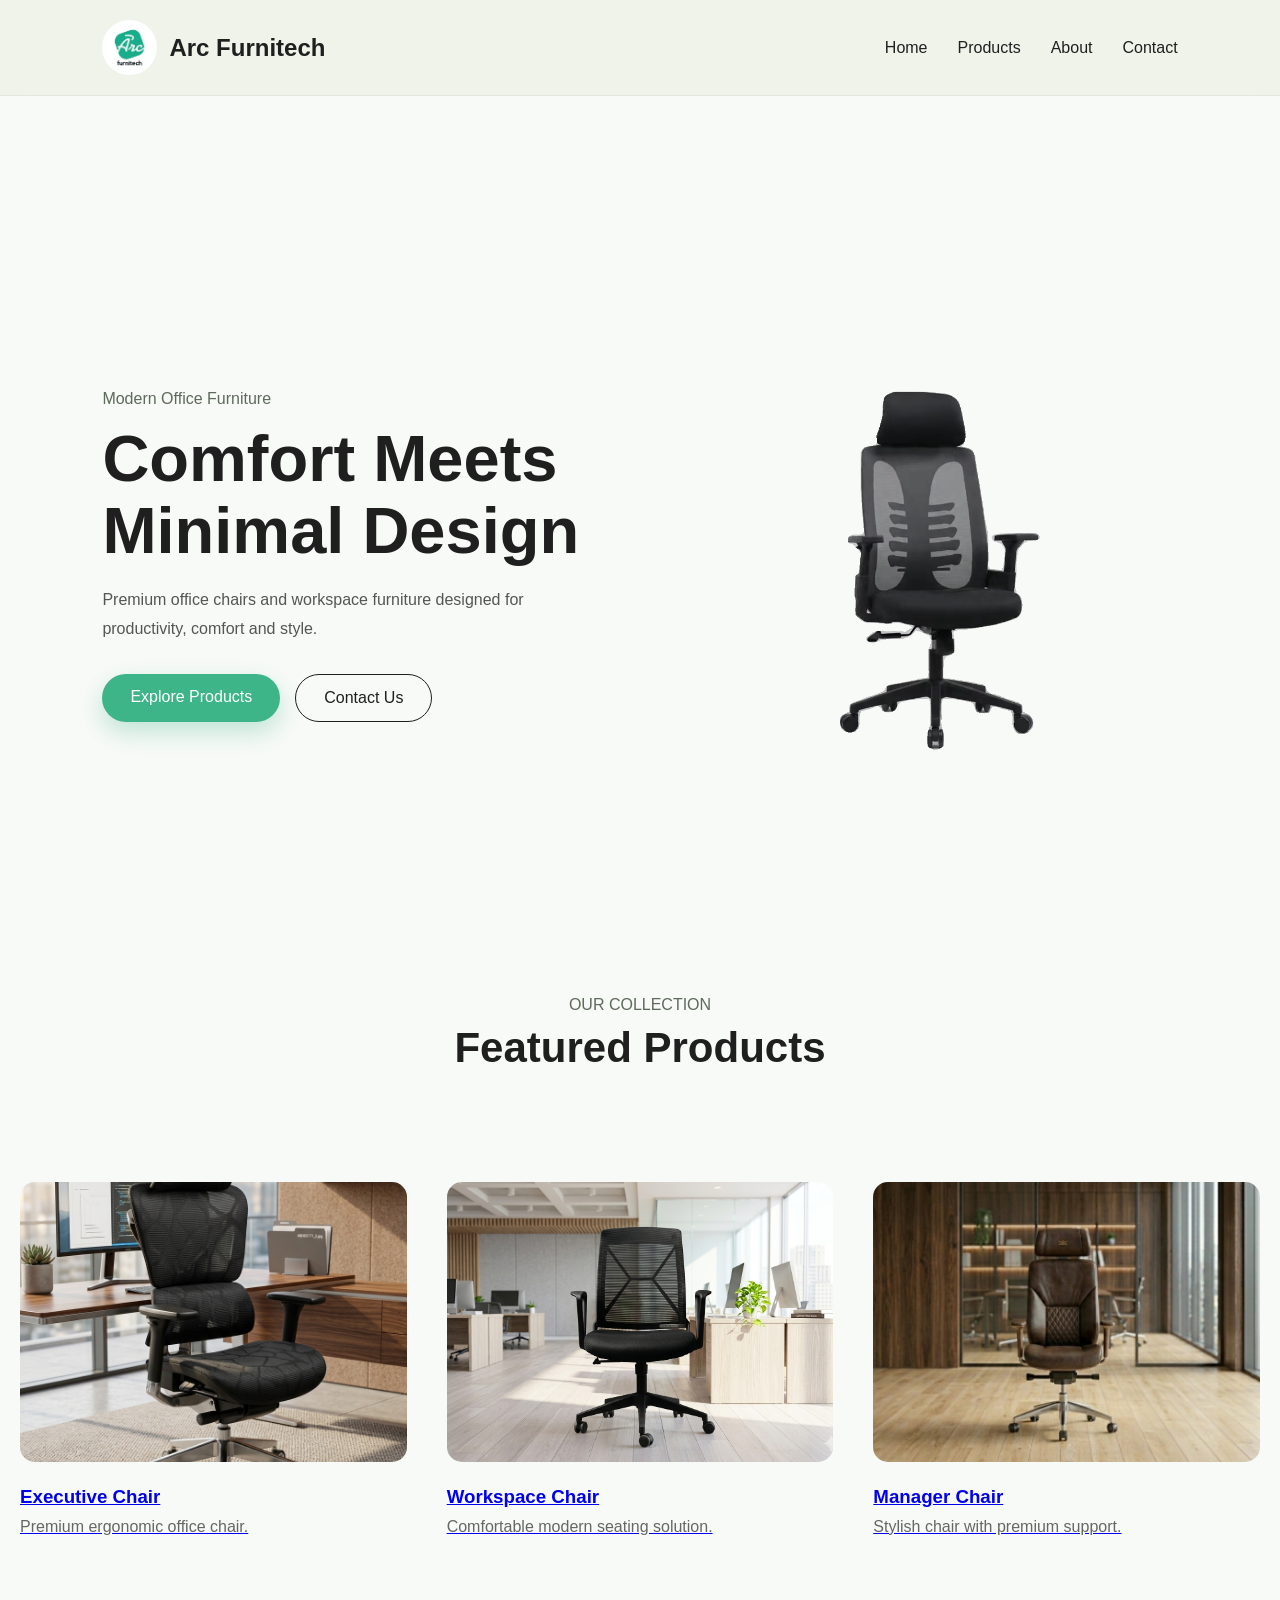
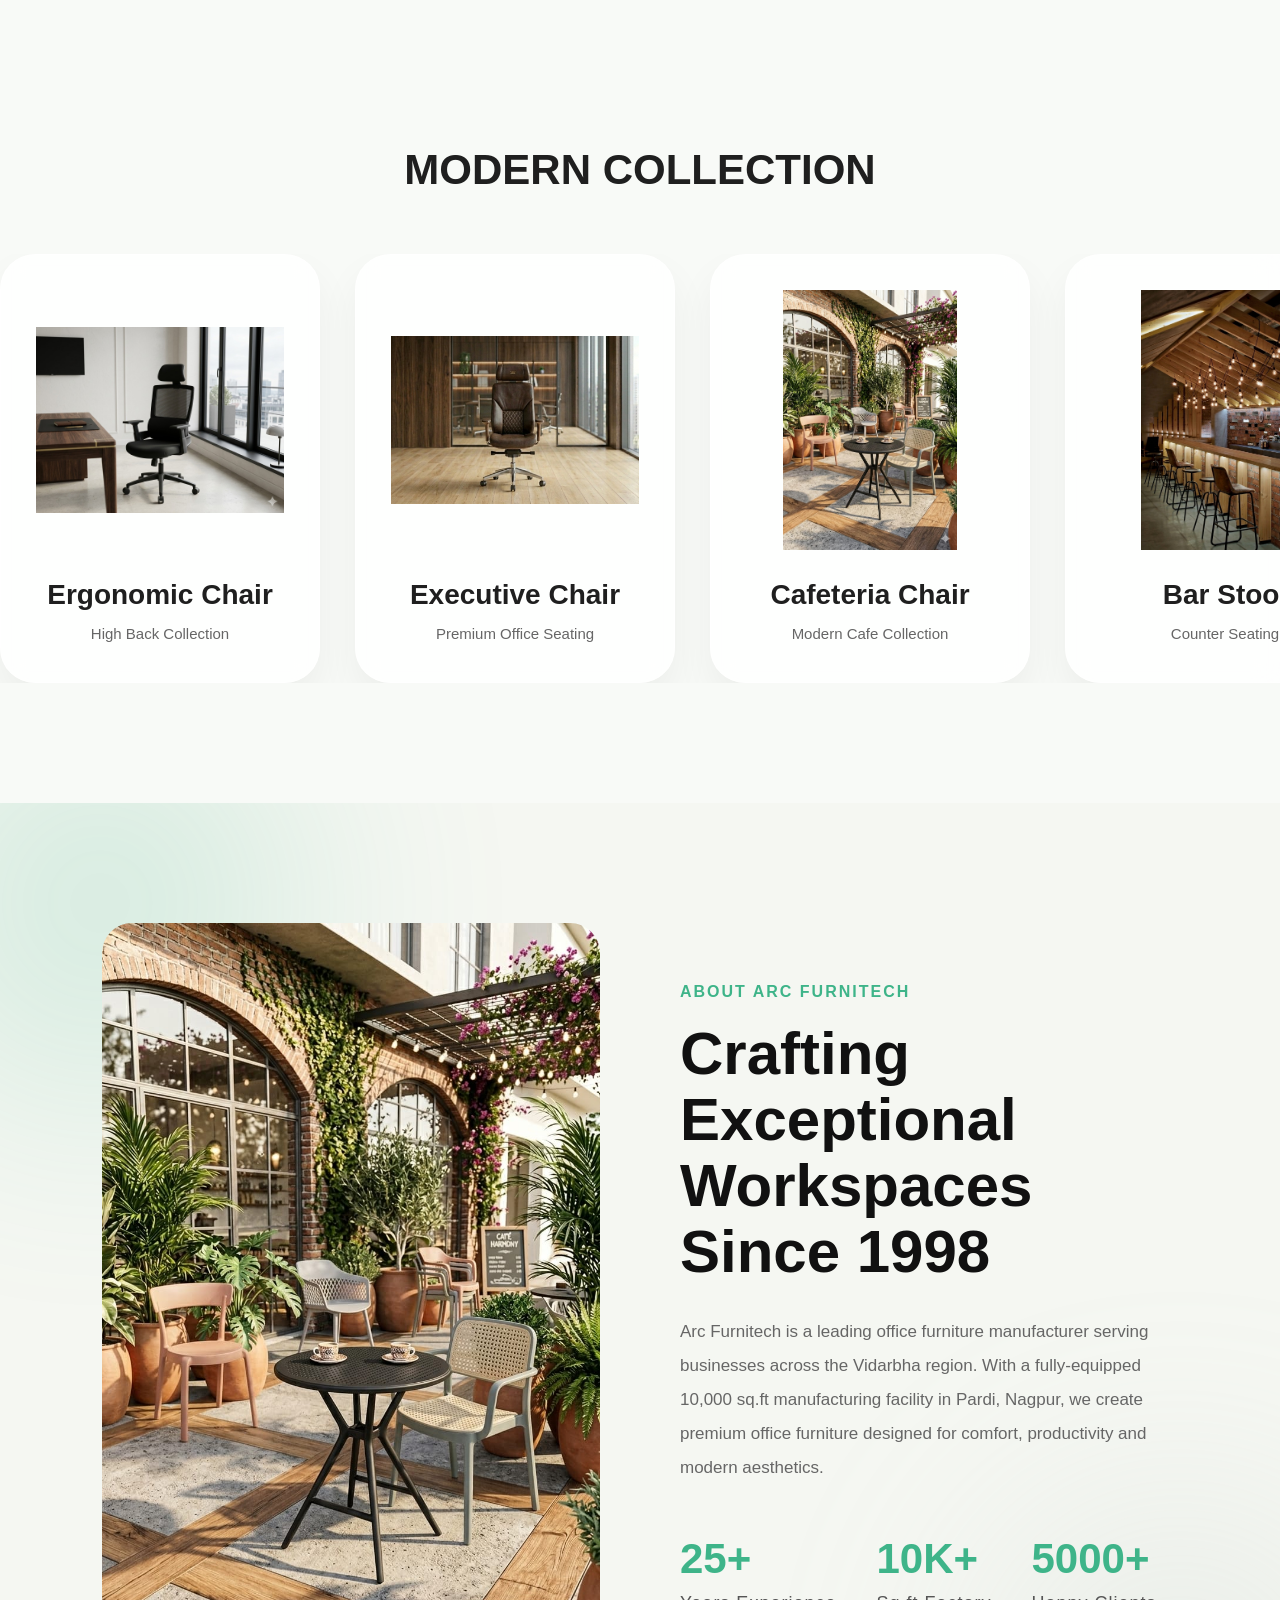
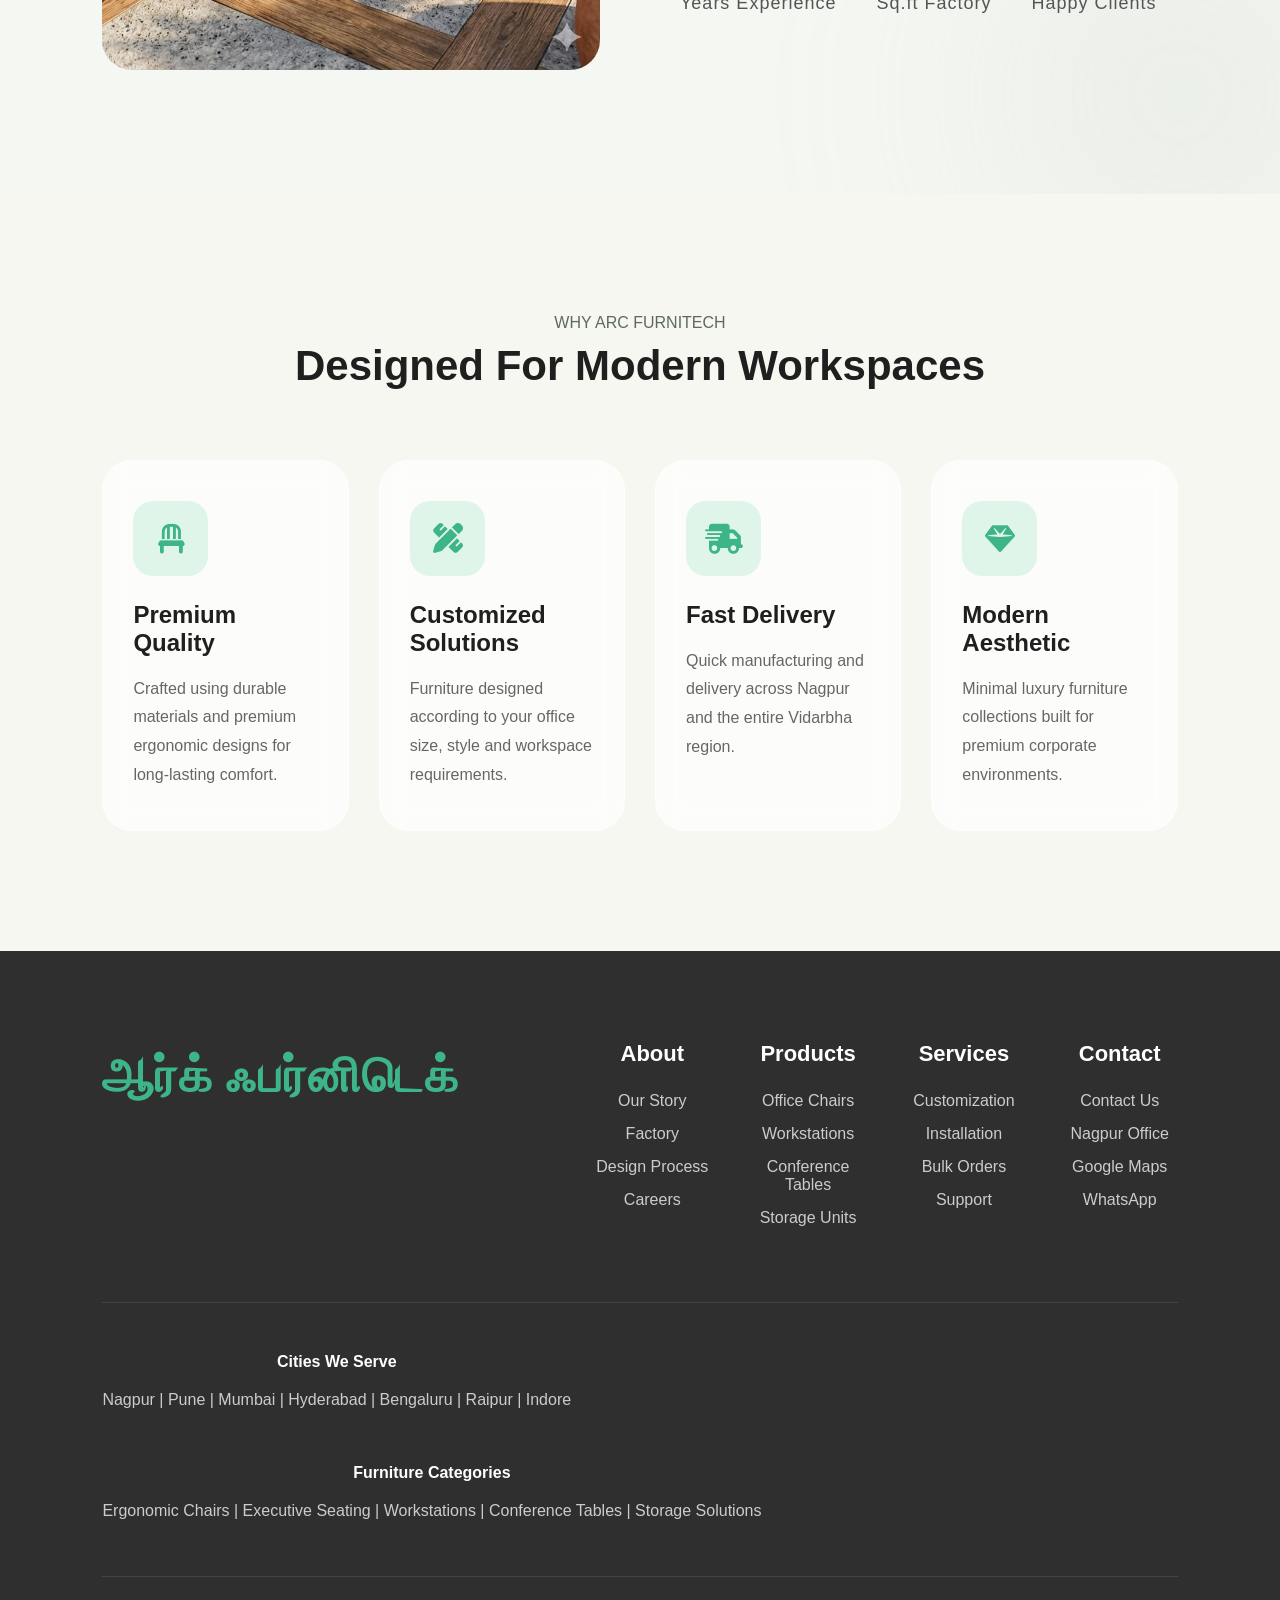
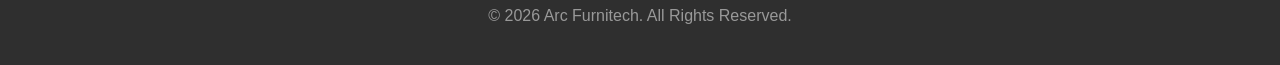
==== index.html @ 64f6b0cf "Initial commit" ====
<!DOCTYPE html>
<html lang="en">

<head>
    <meta charset="UTF-8" />
    <meta name="viewport" content="width=device-width, initial-scale=1.0" />

    <title>Arc Furnitech</title>

    <!-- CSS -->
    <link rel="stylesheet" href="css/style.css" />

    <!-- Google Font -->
    <link href="https://fonts.googleapis.com/css2?family=Poppins:wght@300;400;500;600;700&display=swap"
        rel="stylesheet">

    <link rel="stylesheet"
    href="https://cdnjs.cloudflare.com/ajax/libs/font-awesome/6.5.1/css/all.min.css">

    <link rel="stylesheet"
href="https://cdnjs.cloudflare.com/ajax/libs/font-awesome/6.5.1/css/all.min.css">
</head>

<body>

    <!-- NAVBAR -->

    <nav class="navbar">

    <div class="logo">

        <img src="images/arclogo.webp" alt="Logo">

        <h2>Arc Furnitech</h2>

    </div>

    <ul class="nav-links">

    <li><a href="index.html">Home</a></li>

    <li><a href="product.html">Products</a></li>

    <li><a href="about.html">About</a></li>

    <li><a href="contact.html">Contact</a></li>

</ul>

   

</nav>

    <!-- HERO SECTION -->

    <section class="hero" id="home">

        <div class="hero-left">

            <p class="small-text">Modern Office Furniture</p>

            <h1>
                Comfort Meets <br>
                Minimal Design
            </h1>

            <p class="hero-description">

                Premium office chairs and workspace furniture
                designed for productivity, comfort and style.

            </p>

            <div class="hero-buttons">

                <a href="product.html" class="btn-dark">Explore Products</a>

                <a href="contact.html" class="btn-light">Contact Us</a>

            </div>

        </div>
       
       <!-- HERO RIGHT -->

<div class="hero-right">

    <div class="viewer-container">

        <video autoplay muted loop playsinline class="hero-video">

            <source src="videos/f_f_a_e_b_mp_-Picsart-BackgroundRemover.webm" type="video/webm">

        </video>

    </div>

</div>

        

    </section>

    <!-- PRODUCTS -->

    <section class="products" id="products">

        <div class="section-title">

            <p>OUR COLLECTION</p>

            <h2>Featured Products</h2>

        </div>
         
        <div class="product-grid">
            <a href="ExecutiveChair.html" class="product-link">
            <div class="product-card">

                <img src="images/AdjustableHead2.png" alt="Chair">

                <h3>Executive Chair</h3>

                <p>Premium ergonomic office chair.</p>

            </div>
        </a>
              
        <a href="WorkspaceChair.html" class="product-link">
            <div class="product-card">
                <img src="images/workplaceChair.png" alt="Chair">

                <h3>Workspace Chair</h3>

                <p>Comfortable modern seating solution.</p>

            </div>
            </a>

            
            <div class="product-card">
                <a href="managerChair.html" class="product-link">
                <img src="images/Executivechair.jpeg" alt="Chair">

                <h3>Manager Chair</h3>

                <p>Stylish chair with premium support.</p>

            </div>
        </a>
        </div>
     </section>

     <section class="slider-section">

    <div class="section-title">


        <h2>MODERN COLLECTION</h2>

    </div>

    <div class="slider-wrapper">

        <div class="slider-track">

            <!-- CARD 1 -->

            <div class="slider-card">

                <img src="images/ErgonomicChair.jpeg" alt="">

                <h3>Ergonomic Chair</h3>

                <p>High Back Collection</p>

            </div>

            <!-- CARD 2 -->

            <div class="slider-card">

                <img src="images/Executivechair.jpeg" alt="">

                <h3>Executive Chair</h3>

                <p>Premium Office Seating</p>

            </div>

            <!-- CARD 3 -->

            <div class="slider-card">

                <img src="images/Cafechair.jpeg" alt="">

                <h3>Cafeteria Chair</h3>

                <p>Modern Cafe Collection</p>

            </div>

            <!-- CARD 4 -->

            <div class="slider-card">

                <img src="images/barStool.png" alt="">

                <h3>Bar Stool</h3>

                <p>Counter Seating</p>

            </div>

            <!-- CARD 5 -->

            <div class="slider-card">

                <img src="images/visitorChair.png" alt="">

                <h3>Visitor Chair</h3>

                <p>Reception Seating</p>

            </div>

            <div class="slider-card">

                <img src="images/storage.png" alt="">

                <h3>Storage Solutions</h3>

                <p>office or home storage</p>

            </div>

            <!-- DUPLICATE FOR SMOOTH LOOP -->

            <div class="slider-card">

                <img src="images/Ergonomic Chair.png" alt="">

                <h3>Ergonomic Chair</h3>

                <p>High Back Collection</p>

            </div>

            <div class="slider-card">

                <img src="images/Executive boss.png" alt="">

                <h3>Executive Chair</h3>

                <p>Premium Office Seating</p>

            </div>

            <div class="slider-card">

                <img src="images/Cafechair.jpeg" alt="">

                <h3>Cafeteria Chair</h3>

                <p>Modern Cafe Collection</p>

            </div>

            <div class="slider-card">

                <img src="images/Kids Zone.png" alt="">

                <h3>Kids Zone</h3>

                <p>comfort meets creativity</p>

            </div>

        </div>

    </div>

</section>

    <!-- PREMIUM ABOUT SECTION -->

<section class="premium-about" id="about">

    <!-- BACKGROUND BLUR -->

    <div class="about-blur blur1"></div>
    <div class="about-blur blur2"></div>

    <div class="about-container">

        <!-- LEFT IMAGE -->

        <div class="about-image fade-up">

            <img src="images/Cafechair.jpeg" alt="About Arc Furnitech">

        </div>

        <!-- RIGHT CONTENT -->

        <div class="about-content fade-up">

            <p class="about-small">
                ABOUT ARC FURNITECH
            </p>

            <h2>
                Crafting Exceptional
                Workspaces Since 1998
            </h2>

            <p class="about-text">

                Arc Furnitech is a leading office furniture
                manufacturer serving businesses across the
                Vidarbha region. With a fully-equipped
                10,000 sq.ft manufacturing facility in
                Pardi, Nagpur, we create premium office
                furniture designed for comfort,
                productivity and modern aesthetics.

            </p>

            <!-- STATS -->

            <div class="about-stats">

                <div class="stat-box">

                    <h3>25+</h3>
                    <p>Years Experience</p>

                </div>

                <div class="stat-box">

                    <h3>10K+</h3>
                    <p>Sq.ft Factory</p>

                </div>

                <div class="stat-box">

                    <h3>5000+</h3>
                    <p>Happy Clients</p>

                </div>

            </div>

        </div>

    </div>

</section>

    

    <!-- WHY CHOOSE US -->

<section class="why-section">

    <div class="section-title">

        <p>WHY ARC FURNITECH</p>

        <h2>Designed For Modern Workspaces</h2>

    </div>

    <div class="why-grid">

        <!-- CARD 1 -->

        <div class="why-card fade-up">

            <div class="why-icon">
                <i class="fa-solid fa-chair"></i>
            </div>

            <h3>Premium Quality</h3>

            <p>

                Crafted using durable materials and
                premium ergonomic designs for long-lasting comfort.

            </p>

        </div>

        <!-- CARD 2 -->

        <div class="why-card fade-up">

            <div class="why-icon">
                 <i class="fa-solid fa-pen-ruler"></i>
            </div>

            <h3>Customized Solutions</h3>

            <p>

                Furniture designed according to your
                office size, style and workspace requirements.

            </p>

        </div>

        <!-- CARD 3 -->

        <div class="why-card fade-up">

            <div class="why-icon">
               <i class="fa-solid fa-truck-fast"></i>
            </div>

            <h3>Fast Delivery</h3>

            <p>

                Quick manufacturing and delivery across
                Nagpur and the entire Vidarbha region.

            </p>

        </div>

        <!-- CARD 4 -->

        <div class="why-card fade-up">

            <div class="why-icon">
               <i class="fa-solid fa-gem"></i>
            </div>

            <h3>Modern Aesthetic</h3>

            <p>

                Minimal luxury furniture collections
                built for premium corporate environments.

            </p>

        </div>

    </div>

</section>

   <!-- PREMIUM FOOTER -->
<!-- PREMIUM FOOTER -->

<footer class="premium-footer">

    <div class="footer-top">

        <!-- BRAND -->
       <div class="footer-brand">

    <!-- LANGUAGE SLIDER -->

    <div class="brand-slider">

        <div class="brand-track" id="brandTrack">

            <span>Arc Furnitech</span>

            <span>आर्क फर्निटेक</span>

            <span>ஆர்க் ஃபர்னிடெக்</span>

            <span>ఆర్క్ ఫర్నిటెక్</span>

            <span>આર્ક ફર્નિટેક</span>

        </div>

    </div>

    <p class="footer-brand-text">

        Premium office furniture crafted for
        modern workspaces and productivity.

    </p>

    <!-- SOCIAL ICONS -->

    <div class="footer-socials">

        <a href="#">
            <i class="fab fa-instagram"></i>
        </a>

        <a href="#">
            <i class="fab fa-facebook-f"></i>
        </a>

        <a href="#">
            <i class="fab fa-linkedin-in"></i>
        </a>

        <a href="#">
            <i class="fab fa-youtube"></i>
        </a>

    </div>

</div>
        

        <!-- LINKS -->

        <div class="footer-links">

            <!-- COLUMN 1 -->

            <div class="footer-column">

                <h3>About</h3>

                <a href="about.html">Our Story</a>
                <a href="#">Factory</a>
                <a href="#">Design Process</a>
                <a href="#">Careers</a>

            </div>

            <!-- COLUMN 2 -->

            <div class="footer-column">

                <h3>Products</h3>

                <a href="product.html">Office Chairs</a>
                <a href="#">Workstations</a>
                <a href="#">Conference Tables</a>
                <a href="#">Storage Units</a>

            </div>

            <!-- COLUMN 3 -->

            <div class="footer-column">

                <h3>Services</h3>

                <a href="#">Customization</a>
                <a href="#">Installation</a>
                <a href="#">Bulk Orders</a>
                <a href="#">Support</a>

            </div>

            <!-- COLUMN 4 -->

            <div class="footer-column">

                <h3>Contact</h3>

                <a href="contact.html">Contact Us</a>
                <a href="#">Nagpur Office</a>
                <a href="#">Google Maps</a>
                <a href="#">WhatsApp</a>

            </div>

        </div>

    </div>

    <!-- FOOTER BOTTOM -->

    <div class="footer-bottom">

        <div class="footer-cities">

            <h4>Cities We Serve</h4>

            <p>
                Nagpur | Pune | Mumbai | Hyderabad |
                Bengaluru | Raipur | Indore
            </p>

        </div>

        <div class="footer-categories">

            <h4>Furniture Categories</h4>

            <p>
                Ergonomic Chairs | Executive Seating |
                Workstations | Conference Tables |
                Storage Solutions
            </p>

        </div>

    </div>

    <!-- COPYRIGHT -->

    <div class="footer-copy">

        <p>
            © 2026 Arc Furnitech. All Rights Reserved.
        </p>

    </div>

</footer>

    
    
<script src="js/script.js"></script>
</body>

</html>
---- css/style.css ----
* {
    margin: 0;
    padding: 0;
    box-sizing: border-box;
}
/* Main Theme Color */
:root {

    --primary: #3EB489;

    --dark: #1f1f1f;

    --light: #f4fbf7;

}

body {
    font-family: 'Poppins', sans-serif;
    background: #f4fbf7;
    color: #1f1f1f;
}

/* NAVBAR */

.navbar {
    width: 100%;
    padding: 20px 8%;
    display: flex;
    justify-content: space-between;
    align-items: center;
}

.logo {
    display: flex;
    align-items: center;
    gap: 12px;
}

.logo img {
    width: 55px;
    height: 55px;
    border-radius: 50%;
}

.logo h2 {
    font-size: 24px;
}

.nav-links {
    display: flex;
    list-style: none;
    gap: 30px;
}

.nav-links a {
    text-decoration: none;
    color: #1f1f1f;
    font-weight: 500;
}

/* HERO */

.hero {
    min-height: 90vh;
    display: flex;
    align-items: center;
    justify-content: space-between;
    padding: 40px 8%;
}

.hero-left {
    width: 50%;
}

.small-text {
    color: #5e6a5c;
    font-weight: 500;
    margin-bottom: 15px;
}

.hero-left h1 {
    font-size: 65px;
    line-height: 1.1;
    margin-bottom: 20px;
}

.hero-description {
    color: #555;
    line-height: 1.8;
    margin-bottom: 30px;
    max-width: 500px;
}

.hero-buttons {
    display: flex;
    gap: 15px;
}

.btn-dark {
    background: #1f1f1f;
    color: white;
    padding: 14px 28px;
    border-radius: 40px;
    text-decoration: none;
    transition: 0.3s;
}

.btn-dark:hover {
    background: #333;
}

.btn-light {
    border: 1px solid #1f1f1f;
    color: #1f1f1f;
    padding: 14px 28px;
    border-radius: 40px;
    text-decoration: none;
}

/* PRODUCTS */



.section-title {
    text-align: center;
    margin-bottom: 60px;
}

.section-title p {
    color: #5e6a5c;
    margin-bottom: 10px;
}

.section-title h2 {
    font-size: 42px;
}

.product-grid {
    display: grid;
    grid-template-columns: repeat(3, 1fr);
    gap: 40px;
    max-width: 1400px;
    margin: 0 auto;
    padding: 50px 20px;
}


/*
.product-card:hover {
    transform: translateY(-10px);
}*/

.product-card img {
   width: 100%;
    height: 280px;
    object-fit: cover;
    border-radius: 15px;
}

.product-card h3 {
    margin-top: 20px;
    margin-bottom: 10px;
}

.product-card p {
    color: #666;
}

/* ABOUT */

.about {
    padding: 100px 8%;
}

.about-box {
    background: white;
    padding: 70px;
    border-radius: 30px;
    text-align: center;
}

.about-box h2 {
    font-size: 42px;
    margin-bottom: 20px;
}

.about-box p {
    max-width: 700px;
    margin: auto;
    color: #666;
    line-height: 1.8;
}

/* ====================================
   PREMIUM CONTACT SECTION
==================================== */

.contact {
    padding: 120px 8%;
}

.contact-box {
    background:
        linear-gradient(
            135deg,
            #1f1f1f,
            #2a2a2a
        );

    color: white;

    padding: 90px 60px;

    border-radius: 40px;

    text-align: center;

    position: relative;

    overflow: hidden;
}

/* SMALL TEXT */

.contact-small {
    color: #bfc7ae;
    letter-spacing: 2px;
    margin-bottom: 15px;
}

/* TITLE */

.contact-box h2 {
    font-size: 52px;
    margin-bottom: 20px;
}

/* DESCRIPTION */

.contact-text {
    max-width: 700px;
    margin: auto;
    line-height: 1.8;
    color: #d5d5d5;
    margin-bottom: 50px;
}

/* BUTTON AREA */

.contact-buttons {
    display: flex;
    flex-wrap: wrap;
    justify-content: center;
    gap: 20px;
}

/* BUTTON */

.contact-btn {
    padding: 16px 28px;
    border-radius: 50px;

    text-decoration: none;

    color: white;

    font-weight: 500;

    display: flex;
    align-items: center;
    gap: 12px;

    transition: 0.35s ease;

    backdrop-filter: blur(10px);

    border: 1px solid rgba(255,255,255,0.08);
}

/* ICON */

.contact-btn i {
    font-size: 18px;
}

/* COLORS */

.whatsapp {
    background: #25D366;
}

.call {
    background: #3b82f6;
}

.instagram {
    background: #E1306C;
}

.facebook {
    background: #1877f2;
}

.map {
    background: #5e6a5c;
}

/* HOVER */

.contact-btn:hover {
    transform: translateY(-6px) scale(1.03);

    box-shadow:
        0 15px 35px rgba(0,0,0,0.25);
}

/* MOBILE */

@media(max-width: 768px) {

    .contact-box {
        padding: 70px 30px;
    }

    .contact-box h2 {
        font-size: 38px;
    }

    .contact-buttons {
        flex-direction: column;
    }

    .contact-btn {
        justify-content: center;
    }

} 

.enquiry-section{
    padding: 120px 8%;
}

.enquiry-box{
    max-width: 700px;
    margin: auto;
}

.enquiry-box h2{
    font-size: 42px;
    margin-bottom: 30px;
}

.enquiry-box form{
    display: flex;
    flex-direction: column;
    gap: 20px;
}

.enquiry-box input,
.enquiry-box textarea{
    padding: 18px;
    border: 1px solid #ddd;
    border-radius: 14px;
    font-family: inherit;
    font-size: 16px;
}

.enquiry-box textarea{
    height: 150px;
    resize: none;
}

.enquiry-box button{
    background: #3EB489;
    color: white;
    border: none;
    padding: 18px;
    border-radius: 50px;
    font-size: 18px;
    cursor: pointer;
}

/* FOOTER */

footer {
    padding: 30px;
    text-align: center;
    color: #666;
}

/* MOBILE */

@media(max-width: 992px) {

    .hero {
        flex-direction: column;
        text-align: center;
        gap: 50px;
    }

    .hero-left,
    .hero-right {
        width: 100%;
    }

    .hero-buttons {
        justify-content: center;
    }

    .hero-left h1 {
        font-size: 48px;
    }

    .product-grid {
        grid-template-columns: 1fr;
    }

    .nav-links {
        display: none;
    }

    .chair-bg {
        width: 300px;
        height: 300px;
    }
}


/* SMOOTH SCROLL */



/* HERO TEXT ANIMATION */

.hero-left {
    animation: fadeLeft 1.2s ease;
}




/* PRODUCT CARD ANIMATION */

.product-card {
    transition: all 0.4s ease;
}

.product-card:hover {
    transform: translateY(-12px) scale(1.02);
    box-shadow: 0px 20px 40px rgba(0, 0, 0, 0.08);
}

/* BUTTON HOVER */

.btn-dark{
    background: var(--primary);
    color: white; 
    box-shadow: 0px 10px 25px rgba(62, 180, 137, 0.3);
}
.btn-light {
    transition: all 0.3s ease;
}

.btn-dark:hover,
.btn-light:hover {
    transform: translateY(-3px);
}

/* ABOUT SECTION */

.about-box {
    transition: 0.4s ease;
}

.about-box:hover {
    transform: translateY(-8px);
    box-shadow: 0px 20px 40px rgba(0, 0, 0, 0.08);
}

/* CONTACT SECTION */

.contact-box {
    transition: 0.4s ease;
}

.contact-box:hover {
    transform: translateY(-8px);
}

/* NAVBAR LINK EFFECT */

.nav-links a {
    position: relative;
    transition: 0.3s;
}

.nav-links a::after {
    content: "";
    width: 0%;
    height: 2px;
    background: #1f1f1f;
    position: absolute;
    left: 0;
    bottom: -5px;
    transition: 0.3s;
}

.nav-links a:hover::after {
    width: 100%;
}

/* KEYFRAMES */

@keyframes fadeLeft {

    from {
        opacity: 0;
        transform: translateX(-50px);
    }

    to {
        opacity: 1;
        transform: translateX(0);
    }
}

@keyframes fadeRight {

    from {
        opacity: 0;
        transform: translateX(50px);
    }

    to {
        opacity: 1;
        transform: translateX(0);
    }
}

/* =========================
   360 CHAIR VIEWER
========================= */

.hero{
    padding-top: 140px;
}

.hero-right{
    display: flex;
    justify-content: center;
    align-items: center;
}

.viewer-container{
    width: 620px;
    height: 620px;

    display: flex;
    justify-content: center;
    align-items: center;

    position: relative;

    overflow: hidden;
}



/* MOBILE */

@media(max-width: 992px){

    .viewer-container{
        width: 100%;
        height: 400px;
    }

    #viewer{
        width: 75%;
    }

}

/* PREMIUM NAVBAR */

.navbar {
    position: sticky;
    top: 0;
    z-index: 1000;
    backdrop-filter: blur(12px);
    background: rgba(237, 240, 228, 0.7);
    border-bottom: 1px solid rgba(0, 0, 0, 0.05);
}

.nav-btn {
    background: #1f1f1f;
    color: white;
    padding: 12px 24px;
    border-radius: 30px;
    text-decoration: none;
    transition: 0.3s;
}

.nav-btn:hover {
    transform: translateY(-3px);
    background: #333;
}


/* ====================================
   PREMIUM HERO IMAGE
==================================== */

.hero {

    min-height: 100vh;

    display: flex;

    align-items: center;

    justify-content: space-between;

    padding:
        120px 8% 60px;

    overflow: hidden;
}

/* RIGHT SIDE */

.hero-right {

    width: 45%;

    display: flex;

    justify-content: center;

    align-items: center;

    position: relative;
}

/* CONTAINER */

.viewer-container {

    width: 100%;

    max-width: 520px;

    height: 620px;

    display: flex;

    justify-content: center;

    align-items: center;

    position: relative;

    cursor: grab;
}

/* BACKGROUND GLOW */

.viewer-container::before {

    content: "";

    position: absolute;

    width: 420px;

    height: 420px;

    background:
        radial-gradient(circle,
        rgba(207,214,189,0.9) 0%,
        rgba(237,240,228,0) 70%);

    border-radius: 50%;

    z-index: 1;
}



/* SLIGHT HOVER EFFECT */

.viewer-container:hover #viewer {

    transform: scale(1.02);
}

/* MOBILE */

@media(max-width: 992px) {

    .hero {

        flex-direction: column;

        text-align: center;

        padding-top: 120px;
    }

    .hero-left,
    .hero-right {

        width: 100%;
    }

    .viewer-container {

        height: 420px;

        margin-top: 30px;
    }

    #viewer {

        width: 75%;
    }
}

/* MOBILE */

@media(max-width: 768px) {

    .viewer-container {

        width: 320px;
        height: 320px;
    }
}

/* BACKGROUND */

.chair-bg {

    position: absolute;

    width: 420px;

    height: 420px;

    background:
        radial-gradient(circle,
        #dfe4d2 0%,
        #cfd6bd 100%);

    border-radius: 50%;

    z-index: 1;

    transition: 0.2s ease;
}

/* CHAIR IMAGE */

.hero-chair {

    width: 90%;

    position: relative;

    z-index: 5;

    transform-style: preserve-3d;

    transition:
        transform 0.15s ease-out;

    filter:
        drop-shadow(0px 40px 40px rgba(0,0,0,0.18));
}

/* FLOATING EFFECT */

.hero-chair {

    animation:
        floatingChair 4s ease-in-out infinite;
}

/* FLOAT ANIMATION */

@keyframes floatingChair {

    0% {
        transform:
            translateY(0px);
    }

    50% {
        transform:
            translateY(-18px);
    }

    100% {
        transform:
            translateY(0px);
    }
}

/* MOBILE */

@media(max-width: 992px) {

    .hero-right {

        width: 100%;
    }

    .chair-container {

        width: 320px;
        height: 320px;
    }

    .chair-bg {

        width: 280px;
        height: 280px;
    }
}


/* PREMIUM SHADOW */

.hero-chair {
    filter: drop-shadow(0px 30px 40px rgba(0, 0, 0, 0.15));
}

/* NAV MOBILE */

@media(max-width: 992px) {

    .nav-btn {
        display: none;
    }
}

 /* ====================================
   PREMIUM PRODUCT SLIDER
==================================== */

.slider-section {
    padding: 120px 0;
    overflow: hidden;
}

.slider-wrapper {
    width: 100%;
    overflow: hidden;
    margin-top: 60px;
    position: relative;
}

/* SLIDER TRACK */

.slider-track {
    display: flex;
    align-items: center;
    gap: 35px;

    width: max-content;

    animation: premiumSlider 28s linear infinite;
}

/* CARD */

.slider-card {
    width: 320px;
    min-width: 320px;

    background: rgba(255,255,255,0.85);

    backdrop-filter: blur(12px);

    border-radius: 35px;

    padding: 35px;

    text-align: center;

    transition: 0.4s ease;

    border: 1px solid rgba(255,255,255,0.3);

    box-shadow:
        0 20px 40px rgba(0,0,0,0.05);
}

/* IMAGE */

.slider-card img {
    width: 100%;
    height: 260px;

    object-fit: contain;

    transition: 0.5s ease;
}

/* TITLE */

.slider-card h3 {
    font-size: 28px;
    margin-top: 25px;
    margin-bottom: 10px;
}

/* DESCRIPTION */

.slider-card p {
    color: #666;
    font-size: 15px;
    line-height: 1.7;
}

/* HOVER EFFECT */

.slider-card:hover {
    transform:
        translateY(-10px)
        scale(1.02);

    box-shadow:
        0 25px 45px rgba(0,0,0,0.08);
}

.slider-card:hover img {
    transform: scale(1.08);
}

/* AUTO MOVING SLIDER */

@keyframes premiumSlider {

    0% {
        transform: translateX(0);
    }

    100% {
        transform: translateX(-50%);
    }
}

/* MOBILE RESPONSIVE */

@media(max-width: 768px) {

    .slider-card {
        width: 260px;
        min-width: 260px;
        padding: 25px;
    }

    .slider-card img {
        height: 200px;
    }

    .slider-card h3 {
        font-size: 22px;
    }

}

/* ====================================
   PRODUCT CATEGORIES FLIP CARDS
==================================== */

.categories-section {
    padding: 120px 8%;
}

.categories-grid {
    display: grid;
    grid-template-columns: repeat(2, 1fr);
    gap: 40px;
    margin-top: 70px;
}

/* CARD */

.flip-card {
    width: 100%;
    height: 420px;
    perspective: 1500px;
}

/* INNER */

.flip-card-inner {
    width: 100%;
    height: 100%;
    position: relative;
    transition: transform 0.9s;
    transform-style: preserve-3d;
}

/* FLIP EFFECT */

.flip-card:hover .flip-card-inner {
    transform: rotateY(180deg);
}

/* FRONT + BACK */

.flip-card-front,
.flip-card-back {
    position: absolute;
    width: 100%;
    height: 100%;
    border-radius: 35px;
    overflow: hidden;
    backface-visibility: hidden;
}

/* FRONT */

.flip-card-front {
    background: rgba(255,255,255,0.85);
    backdrop-filter: blur(15px);

    padding: 45px;

    display: flex;
    flex-direction: column;
    justify-content: center;

    box-shadow:
        0 20px 50px rgba(0,0,0,0.06);

    border: 1px solid rgba(255,255,255,0.3);
}

/* DARK CARD */

.dark-card {
    background: #1f1f1f;
    color: white;
}

.dark-card p {
    color: #d7d7d7;
}

/* NUMBER */

.category-number {
    position: absolute;
    top: 20px;
    right: 30px;

    font-size: 80px;
    font-weight: 700;

    opacity: 0.06;
}

/* TITLE */

.flip-card-front h3 {
    font-size: 30px;
    margin-bottom: 20px;
    line-height: 1.2;
}

/* DESCRIPTION */

.flip-card-front p {
    font-size: 16px;
    line-height: 1.8;
    color: #666;
    margin-bottom: 25px;
}

/* LIST */

.flip-card-front ul {
    list-style: none;
}

.flip-card-front ul li {
    margin-bottom: 12px;
    padding-left: 22px;
    position: relative;
}

.flip-card-front ul li::before {
    content: "•";
    position: absolute;
    left: 0;
    color: #5e6a5c;
    font-size: 20px;
}

.dark-card ul li::before {
    color: #d8ddc9;
}

/* BACK */

.flip-card-back {
    background:
        linear-gradient(
            135deg,
            #dce3d0,
            #cfd8bf
        );

    transform: rotateY(180deg);

    display: flex;
    align-items: center;
    justify-content: center;

    box-shadow:
        0 20px 50px rgba(0,0,0,0.08);
}

/* IMAGE */

.flip-card-back img {
    width: 78%;
    height: 78%;
    object-fit: contain;

    transition: 0.5s ease;
}


/* IMAGE HOVER */

.flip-card:hover .flip-card-back img {
    transform: scale(1.08);
}

/* CARD LIFT */

.flip-card:hover {
    transform: translateY(-5px);
}

/* ====================================
   MOBILE RESPONSIVE
==================================== */

@media(max-width: 992px) {

    .categories-grid {
        grid-template-columns: 1fr;
    }

    .flip-card {
        height: 350px;
    }

    .flip-card-front {
        padding: 35px;
    }

    .flip-card-front h3 {
        font-size: 26px;
    }

}

/* PAGE HERO */

.page-hero {

    padding: 180px 8% 80px;

    text-align: center;
}

.page-hero h1 {

    font-size: 60px;

    margin-bottom: 20px;
}

.page-hero p {

    color: #666;

    max-width: 700px;

    margin: auto;

    line-height: 1.8;
}


/* MODERN PRODUCTS PAGE */

.modern-products {

    padding: 60px 8%;

    display: grid;

    grid-template-columns: repeat(2, 1fr);

    gap: 35px;
}

.modern-card {

    background: white;

    border-radius: 35px;

    overflow: hidden;

    transition: 0.5s ease;

    box-shadow: 0px 10px 40px rgba(0,0,0,0.05);
}

.modern-card:hover {

    transform: translateY(-12px);

    box-shadow: 0px 20px 50px rgba(62,180,137,0.15);
}

.modern-card img {

    width: 100%;

    height: 350px;

    object-fit: contain;

    background: #eef8f3;

    padding: 30px;
}

.modern-content {

    padding: 30px;
}

.modern-content h3 {

    font-size: 28px;

    margin-bottom: 15px;
}

.modern-content p {

    color: #666;

    line-height: 1.8;
}

/* PAGE HERO */

.page-hero {

    padding: 180px 8% 80px;

    text-align: center;
}

.page-hero p {

    color: var(--primary);

    margin-bottom: 15px;

    font-weight: 500;
}

.page-hero h1 {

    font-size: 65px;

    margin-bottom: 20px;
}

/* MOBILE */

@media(max-width: 992px){

.modern-products {

    grid-template-columns: 1fr;
}

.page-hero h1 {

    font-size: 42px;
}

}    

/* FILTER BAR */

.filter-bar {

    display: flex;

    justify-content: center;

    gap: 20px;

    flex-wrap: wrap;

    padding: 20px 8% 60px;
}

.filter-btn {

    border: none;

    background: white;

    padding: 14px 28px;

    border-radius: 40px;

    font-size: 15px;

    cursor: pointer;

    transition: 0.3s ease;

    font-family: 'Poppins', sans-serif;

    box-shadow: 0px 5px 20px rgba(0,0,0,0.05);
}

.filter-btn:hover {

    background: #3EB489;

    color: white;

    transform: translateY(-3px);
}

.filter-btn.active {

    background: #3EB489;

    color: white;
}

/* PREMIUM PRODUCTS */

.premium-products {

    padding: 20px 8% 100px;

    display: grid;

    grid-template-columns: repeat(3, 1fr);

    gap: 35px;
}

/* CARD */

.premium-card {

    background: white;

    border-radius: 35px;

    overflow: hidden;

    transition: 0.5s ease;

    position: relative;

    box-shadow: 0px 10px 40px rgba(0,0,0,0.05);
}

.premium-card:hover {

    transform: translateY(-12px);

    box-shadow: 0px 20px 50px rgba(62,180,137,0.15);
}

/* IMAGE */

.premium-image {

    height: 320px;

    background: #eef8f3;

    overflow: hidden;

    display: flex;

    justify-content: center;

    align-items: center;
}

.premium-image img {

    width: 85%;

    height: 85%;

    object-fit: contain;

    transition: 0.5s ease;
}

/* HOVER IMAGE EFFECT */

.premium-card:hover .premium-image img {

    transform: scale(1.08) rotate(-2deg);
}

/* CONTENT */

.premium-content {

    padding: 30px;
}

.premium-content span {

    color: #3EB489;

    font-size: 14px;

    font-weight: 600;

    letter-spacing: 1px;
}

.premium-content h3 {

    font-size: 28px;

    margin: 15px 0;
}

.premium-content p {

    color: #666;

    line-height: 1.8;
}

/* CUSTOM BANNER */

.custom-banner {

   background:#f7f7f5;
    padding:70px 50px;
    border-radius:30px;
    text-align:center;
    margin:80px auto;
    max-width:1200px;
}

.custom-overlay {

    background: linear-gradient(
        135deg,
        #3EB489,
        #2f8f6d
    );

    padding: 90px;

    border-radius: 40px;

    text-align: center;

    color: white;

    position: relative;

    overflow: hidden;
}

.custom-overlay p {

    letter-spacing: 2px;

    margin-bottom: 20px;

    opacity: 0.9;
}

.custom-overlay h2 {

    font-size: 52px;

    margin-bottom: 20px;
}

.custom-overlay h3 {

    font-weight: 400;

    line-height: 1.8;

    max-width: 800px;

    margin: auto auto 40px;
}

/* BUTTON */

.custom-btn {

    background: white;

    color: #3EB489;

    text-decoration: none;

    padding: 18px 40px;

    border-radius: 50px;

    display: inline-block;

    font-weight: 600;

    transition: 0.4s ease;
}

.custom-btn:hover {

    transform: translateY(-5px);

    background: #f5f5f5;
}

/* MOBILE */

@media(max-width: 992px){

.premium-products {

    grid-template-columns: 1fr;
}

.custom-overlay {

    padding: 50px 30px;
}

.custom-overlay h2 {

    font-size: 38px;
}

}

/* PAGE BANNER */

.page-banner {
    padding: 120px 8% 80px;
    text-align: center;
}

.page-banner h1 {
    font-size: 60px;
    margin-bottom: 15px;
    color: #3EB489;
}

.page-banner p {
    color: #666;
}

/* FILTER */

.filter-section {
    padding: 20px 8%;
}

.filter-links {
    display: flex;
    justify-content: center;
    gap: 25px;
    flex-wrap: wrap;
}

.filter-links a {
    text-decoration: none;
    color: #1f1f1f;
    background: white;
    padding: 12px 22px;
    border-radius: 30px;
    transition: 0.3s;
}

.filter-links a:hover {
    background: #3EB489;
    color: white;
}

/* CUSTOM BANNER */

.custom-banner {
    margin: 80px 8%;
    padding: 70px;
    border-radius: 30px;
    background: linear-gradient(135deg, #3EB489, #68d6a8);
    color: white;
    text-align: center;
}

.custom-banner h2 {
    color:#1a1a1a;
    font-size:48px;
    font-weight:700;
    margin-bottom:20px
}

.custom-banner p {
    color:#666;
    font-size:18px;
    line-height:1.8;
    max-width:700px;
    margin:0 auto 35px;
}

/* =========================
   PREMIUM ABOUT PAGE
========================= */

body{
    background: #f8faf7;
    overflow-x: hidden;
    font-family: 'Inter', sans-serif;
}

/* BACKGROUND SHAPES */

.bg-shape{
    position: fixed;
    border-radius: 50%;
    filter: blur(120px);
    z-index: -1;
    opacity: 0.35;
}

.shape-1{
    width: 500px;
    height: 500px;
    background: rgba(62,180,137,0.18);
    top: -100px;
    left: -100px;
    animation: floatShape1 26s linear infinite;
}

.shape-2{
    width: 450px;
    height: 450px;
    background: rgba(180,190,185,0.22);
    bottom: -100px;
    right: -100px;
    animation: floatShape2 30s linear infinite;
}

@keyframes floatShape1{

    0%{
        transform: translate(0,0) rotate(0deg);
    }

    50%{
        transform: translate(120px,80px) rotate(180deg);
    }

    100%{
        transform: translate(0,0) rotate(360deg);
    }

}

@keyframes floatShape2{

    0%{
        transform: translate(0,0) rotate(0deg);
    }

    50%{
        transform: translate(-100px,-60px) rotate(180deg);
    }

    100%{
        transform: translate(0,0) rotate(360deg);
    }

}

/* HERO */

.about-hero{
    padding: 180px 8% 120px;
}

.hero-mini-title{
    letter-spacing: 8px;
    color: #3EB489;
    font-size: 13px;
    margin-bottom: 35px;
    font-weight: 600;
}

.about-hero h1{
    font-size: 100px;
    line-height: 1.05;
    letter-spacing: -4px;
    font-weight: 600;
    max-width: 1200px;
    color: #111;
}

/* STORY SECTION */

.about-story{
    padding: 40px 8% 140px;
    display: flex;
    justify-content: space-between;
    align-items: center;
    gap: 100px;
}

.story-image{
    width: 48%;
}

.story-image img{
    width: 100%;
    border-radius: 32px;
    object-fit: cover;
}

.story-content{
    width: 52%;
}

.story-small{
    letter-spacing: 6px;
    color: #3EB489;
    font-size: 13px;
    margin-bottom: 25px;
    font-weight: 600;
}

.story-content h2{
    font-size: 52px;
    line-height: 1.15;
    margin-bottom: 35px;
    color: #111;
}

.story-content p{
    font-size: 17px;
    line-height: 2;
    color: #555;
    margin-bottom: 25px;
}

/* STATS */

.stats-section{
    padding: 0 8% 140px;
    display: grid;
    grid-template-columns: repeat(3,1fr);
    gap: 40px;
}

.stat-box{
    text-align: left;
}

.stat-box h2{
    font-size: 85px;
    color: #111;
    margin-bottom: 15px;
    font-weight: 600;
}

.stat-box p{
    color: #666;
    font-size: 18px;
    letter-spacing: 1px;
}

/* SCROLL ANIMATION */

.fade-up{
    opacity: 1;
    transform: translateY(0px);
    transition: all 0.8s ease;
}

.fade-up.appear{
    opacity: 1;
    transform: translateY(0);
}

/* MOBILE */

@media(max-width: 992px){

    .about-hero{
        padding-top: 140px;
    }

    .about-hero h1{
        font-size: 52px;
    }

    .about-story{
        flex-direction: column;
        gap: 60px;
    }

    .story-image,
    .story-content{
        width: 100%;
    }

    .story-content h2{
        font-size: 38px;
    }

    .stats-section{
        grid-template-columns: 1fr;
    }

    .stat-box h2{
        font-size: 60px;
    }

}

/* CONTACT PAGE */

.contact-page {
    padding: 120px 8%;
    text-align: center;
}

.contact-page h1 {
    font-size: 55px;
    margin-bottom: 50px;
    color: #3EB489;
}

.contact-buttons {
    display: flex;
    justify-content: center;
    flex-wrap: wrap;
    gap: 20px;
}

.contact-btn {
    background: white;
    padding: 18px 30px;
    border-radius: 50px;
    text-decoration: none;
    color: #3EB489;
    font-weight: 600;
    transition: 0.3s;
}

.contact-btn:hover {
    background: #3EB489;
    color: white;
    transform: translateY(-5px);
}

/* =========================
   DARK MODE
========================= */

body{
    transition: background 0.4s ease,
                color 0.4s ease;
}

/* NAV ACTIONS */

.nav-actions{
    display: flex;
    align-items: center;
    gap: 15px;
}

/* TEXT */

body.dark-mode h1,
body.dark-mode h2,
body.dark-mode h3,
body.dark-mode a{
    color: white;
}

body.dark-mode p{
    color: #cfcfcf;
}

/* CARDS */

body.dark-mode .product-card,
body.dark-mode .flip-card-front,
body.dark-mode .stat-box,
body.dark-mode .about-box,
body.dark-mode .contact-box{
    background: #1a1a1a;
    color: white;
}

/* BUTTON */

body.dark-mode .theme-btn{
    background: #222;
    color: white;
}

/* FOOTER */

body.dark-mode footer{
    color: #aaa;
}

/* =========================
   HERO VIDEO CLEAN FIX
========================= */

.viewer-container{
    position: relative;
    width: 100%;
    display: flex;
    justify-content: center;
    align-items: center;
}

/* HERO RIGHT SIDE */

.hero-right{
    width: 45%;
    display: flex;
    justify-content: center;
    align-items: center;
    position: relative;
}

/* VIDEO / IMAGE CONTAINER */

.viewer-container{
    width: 480px;
    height: 480px;

    display: flex;
    justify-content: center;
    align-items: center;

    position: relative;

    overflow: hidden;
}

/* REMOVE EXTRA BLUR BACKGROUND */

.viewer-container::before{
    display: none;
}

/* VIDEO STYLE */

.hero-video{
    width: 150%;
    height: 150%;
    object-fit: contain;

    position: relative;
    z-index: 2;

    opacity: 1 !important;

    filter: none !important;

    mix-blend-mode: normal;

    transform: scale(1);

    animation: none;

    background: transparent;
}

/* IF USING IMAGE INSTEAD OF VIDEO */

#viewer{
    width: 100%;
    height: 100%;
    object-fit: contain;

    filter: none !important;

    opacity: 1 !important;

    animation: none !important;
}

/* REMOVE FLOATING EFFECT */

.hero-right img{
    animation: none !important;
}

/* CLEAN HERO SECTION */

.hero{
    min-height: 100vh;
    padding: 20px 8% 0;
    display: flex;
    align-items: center;
    justify-content: space-between;
}

/* MOBILE */

@media(max-width:992px){

    .viewer-container{
        width: 320px;
        height: 320px;
    }

    .hero{
        flex-direction: column;
        gap: 50px;
    }

    .hero-right{
        width: 100%;
    }
}

/* SINGLE PRODUCT PAGE */

.single-product{
    padding: 120px 8%;
    display: grid;
    grid-template-columns: 1fr 1fr;
    gap: 80px;
    align-items: center;
    background: #f7f7f2;
}

/* LEFT */

.product-gallery{
    position: sticky;
    top: 120px;
}

.main-image-container{
    width: 100%;
    height: 600px;
    background: white;
    border-radius: 30px;

    overflow: hidden;

    display: flex;
    justify-content: center;
    align-items: center;

    cursor: zoom-in;
}

.main-image-container img{
    width: 85%;
    transition: transform 0.3s ease;
}

/* AMAZON ZOOM EFFECT */

.main-image-container:hover img{
    transform: scale(1.5);
}

/* THUMBNAILS */

.thumbnail-row{
    display: flex;
    gap: 15px;
    margin-top: 25px;
}

.thumb{
    width: 90px;
    height: 90px;

    object-fit: contain;

    background: white;

    border-radius: 15px;

    padding: 10px;

    cursor: pointer;

    border: 2px solid transparent;

    transition: 0.3s;
}

.active-thumb{
    border-color: #3EB489;
}

/* RIGHT */

.product-info h1{
    font-size: 52px;
    margin: 20px 0;
    line-height: 1.1;
}

.product-tag{
    color: #3EB489;
    font-weight: 600;
    letter-spacing: 2px;
}

.product-description{
    line-height: 1.9;
    color: #666;
    margin-bottom: 40px;
}

.feature-list{
    display: flex;
    flex-direction: column;
    gap: 18px;
    margin-bottom: 40px;
}

.feature-item{
    background: white;
    padding: 18px 22px;
    border-radius: 14px;
    font-weight: 500;
}

/* BUTTON */

.enquire-btn{
    display: inline-block;

    background: #3EB489;
    color: white;

    padding: 18px 42px;

    border-radius: 50px;

    text-decoration: none;

    font-size: 18px;

    transition: 0.3s;
}

.enquire-btn:hover{
    transform: translateY(-5px);
}

/* MOBILE */

@media(max-width:992px){

    .single-product{
        grid-template-columns: 1fr;
    }

    .product-info h1{
        font-size: 38px;
    }

    .main-image-container{
        height: 400px;
    }
}

/* WHY CHOOSE US */
/* =========================
   WHY CHOOSE US
========================= */

.why-section{
    padding: 120px 8%;
    background: #f7f7f2;
}

/* GRID */

.why-grid{
    display: grid;
    grid-template-columns: repeat(4,1fr);
    gap: 30px;
    margin-top: 70px;
}

/* CARD */

.why-card{

    background: rgba(255,255,255,0.65);

    backdrop-filter: blur(12px);

    border-radius: 30px;

    padding: 40px 30px;

    transition: 0.4s ease;

    overflow: hidden;

    border: 1px solid rgba(255,255,255,0.4);

}

/* HOVER */

.why-card:hover{

    transform: translateY(-12px);

    background: #3EB489;

    box-shadow:
    0px 15px 40px rgba(62,180,137,0.22),
    0px 0px 25px rgba(62,180,137,0.15);

}

/* ICON */

.why-icon{

    width: 75px;
    height: 75px;

    border-radius: 20px;

    background: #dff5ea;

    display: flex;
    justify-content: center;
    align-items: center;

    margin-bottom: 25px;

    font-size: 30px;

    animation: floatIcon 3s ease-in-out infinite;

    transition: 0.4s ease;

}

.why-icon i{
    color: #3EB489;
}

/* ICON HOVER */

.why-card:hover .why-icon{

    background: white;

    transform: rotate(8deg) scale(1.05);

}

/* TEXT */

.why-card h3{

    font-size: 24px;

    margin-bottom: 18px;

    transition: 0.4s ease;

}

.why-card p{

    line-height: 1.8;

    color: #666;

    transition: 0.4s ease;

}

/* TEXT HOVER */

.why-card:hover h3,
.why-card:hover p{

    color: white;

}

/* FLOAT ANIMATION */

@keyframes floatIcon{

    0%{
        transform: translateY(0px);
    }

    50%{
        transform: translateY(-8px);
    }

    100%{
        transform: translateY(0px);
    }

}

/* =========================
   SCROLL REVEAL
========================= */

.fade-up{

    opacity: 0;

    transform: translateY(40px);

    transition:
    opacity 0.8s ease,
    transform 0.8s ease;

}

.fade-up.appear{

    opacity: 1;

    transform: translateY(0);

}

/* =========================
   MOBILE
========================= */

@media(max-width:992px){

    .why-grid{
        grid-template-columns: 1fr;
    }

}

/* =========================
   PREMIUM FOOTER
========================= */

.premium-footer{

    background: #2f2f2f;

    color: white;

    padding: 90px 8% 40px;

}

/* TOP */

.footer-top{

    display: flex;

    justify-content: space-between;

    gap: 80px;

    flex-wrap: wrap;

    padding-bottom: 60px;

    border-bottom: 1px solid rgba(255,255,255,0.1);

}

/* BRAND */

.footer-brand{

    overflow: hidden;
    height: 60px;
    position: relative;
}

.footer-brand h2{

    font-size: 42px;

    margin-bottom: 20px;

    color: #3EB489;

    transition: 0.4s ease;

    min-height: 70px;
    animation:floatBrand 3s ease-in-out infinite;
   
}

.footer-brand p{

    color: #ccc;

    line-height: 1.8;

    max-width: 400px;

}

/* SOCIAL */

.footer-socials{

    display: flex;

    gap: 15px;

    margin-top: 30px;

}

.footer-socials a{

    width: 48px;
    height: 48px;

    border: 1px solid rgba(255,255,255,0.15);

    display: flex;
    align-items: center;
    justify-content: center;

    border-radius: 12px;

    color: white;

    text-decoration: none;

    transition: 0.3s ease;

}

.footer-socials a:hover{

    background: #3EB489;

    transform: translateY(-5px);

    border-color: #3EB489;

}

/* LINKS */

.footer-links{

    flex: 2;

    display: grid;

    grid-template-columns: repeat(4,1fr);

    gap: 40px;

}

.footer-column h3{

    margin-bottom: 25px;

    font-size: 22px;

}

.footer-column a{

    display: block;

    margin-bottom: 15px;

    color: #ccc;

    text-decoration: none;

    transition: 0.3s ease;

}

.footer-column a:hover{

    color: #3EB489;

    transform: translateX(5px);

}

/* BOTTOM */

.footer-bottom{

    display: flex;

    justify-content: space-between;

    gap: 50px;

    padding: 50px 0;

    border-bottom: 1px solid rgba(255,255,255,0.1);

    flex-wrap: wrap;

}

.footer-bottom h4{

    margin-bottom: 15px;

    color: white;

}

.footer-bottom p{

    color: #ccc;

    line-height: 1.8;

}

/* COPYRIGHT */

.footer-copy{

    padding-top: 30px;

    text-align: center;

}

.footer-copy p{

    color: #999;

}

/* MOVEMENT */

@keyframes floatBrand{

    0%{
        transform: translateY(0px);
    }

    50%{
        transform: translateY(-10px);
    }

    100%{
        transform: translateY(0px);
    }
}

/* MOBILE */

@media(max-width:992px){

    .footer-links{

        grid-template-columns: repeat(2,1fr);

    }

    .footer-brand h2{

        font-size: 40px;

    }

}

@media(max-width:768px){

    .footer-links{

        grid-template-columns: 1fr;

    }

}

/* PREMIUM ABOUT SECTION */

.premium-about{
    position: relative;
    padding: 120px 8%;
    overflow: hidden;
    background: #f5f7f2;
}

/* CONTAINER */

.about-container{
    display: flex;
    align-items: center;
    justify-content: space-between;
    gap: 80px;
    position: relative;
    z-index: 2;
}

/* IMAGE */

.about-image{
    flex: 1;
}

.about-image img{
    width: 100%;
    border-radius: 30px;
    object-fit: cover;
}

/* CONTENT */

.about-content{
    flex: 1;
}

.about-small{
    color: #3EB489;
    font-weight: 600;
    letter-spacing: 2px;
    margin-bottom: 20px;
}

.about-content h2{
    font-size: 60px;
    line-height: 1.1;
    margin-bottom: 30px;
    color: #111;
}

.about-text{
    color: #666;
    line-height: 2;
    font-size: 17px;
    margin-bottom: 50px;
}

/* STATS */

.about-stats{
    display: flex;
    gap: 40px;
    flex-wrap: wrap;
}

.stat-box h3{
    font-size: 42px;
    color: #3EB489;
    margin-bottom: 10px;
}

.stat-box p{
    color: #555;
}

/* BLUR EFFECT */

.about-blur{
    position: absolute;
    width: 400px;
    height: 400px;
    border-radius: 50%;
    filter: blur(120px);
    opacity: 0.18;
    z-index:0;
    pointer-events:none;
}

.blur1{
    background: #3EB489;
    top: -100px;
    left: -100px;
}

.blur2{
    background: #b8c4be;
    bottom: -100px;
    right: -100px;
}

/* SCROLL ANIMATION */

.fade-up{
    opacity: 0;
    transform: translateY(40px);
    transition: all 0.8s ease;
}

.fade-up.appear{
    opacity: 1;
    transform: translateY(0);
}

/* MOBILE */

@media(max-width: 992px){

    .about-container{
        position: relative;
        z-index: 2;
    }

    .about-content h2{
        font-size: 42px;
    }

    .about-stats{
        gap: 30px;
    }
}



/* ====================================
SCROLL REVEAL
==================================== */

.fade-up {

    opacity: 0;
    transform: translateY(30px);
    transition: all 0.8s ease;
}

.fade-up.appear {

    opacity: 1;
    transform: translateY(0);
}


/* REMOVE FLOATING EFFECT */
.hero-right img {

    animation: none !important;
    transform: none !important;
}

/* =========================
   FOOTER LANGUAGE SLIDER
========================= */

.brand-slider {

    height: 70px;
    overflow: hidden;
    position: relative;

}

.brand-track {

    display: flex;
    flex-direction: column;

    animation: brandSlide 12s infinite;

}

.brand-track span {

    height: 70px;

    display: flex;
    align-items: center;

    font-size: 52px;
    font-weight: 700;

    color:#25D366;

    letter-spacing: 1px;

    font-family: 'Poppins', sans-serif;

}

/* SLIDE ANIMATION */

@keyframes brandSlide {

    0% {
        transform: translateY(0);
    }

    20% {
        transform: translateY(0);
    }

    25% {
        transform: translateY(-70px);
    }

    45% {
        transform: translateY(-70px);
    }

    50% {
        transform: translateY(-140px);
    }

    70% {
        transform: translateY(-140px);
    }

    75% {
        transform: translateY(-210px);
    }

    95% {
        transform: translateY(-210px);
    }

    100% {
        transform: translateY(0);
    }

}
/* =========================
   BRAND LANGUAGE SLIDER
========================= */

.brand-slider{

    height: 70px;
    overflow: hidden;
    position: relative;
    margin-bottom: 20px;

}

.brand-track{

    display: flex;
    flex-direction: column;
    transition: transform 0.6s ease-in-out;

}

.brand-track span{

    height: 70px;
    display: flex;
    align-items: center;
    font-size: 48px;
    font-weight: 700;
    color: #3EB489;
    letter-spacing: 2px;

}

/* BRAND TEXT */

.footer-brand-text{

    color: #d6d6d6;
    font-size: 15px;
    line-height: 1.8;
    margin-top: 10px;
    margin-bottom: 25px;
    max-width: 320px;

}

/* SOCIAL ICONS */

.footer-socials{

    display: flex;
    gap: 15px;

}

.footer-socials a{

    width: 45px;
    height: 45px;
    border: 1px solid rgba(255,255,255,0.15);
    display: flex;
    align-items: center;
    justify-content: center;
    color: white;
    border-radius: 50%;
    font-size: 16px;
    transition: 0.3s ease;

}

.footer-socials a:hover{

    background: #3EB489;
    border-color: #3EB489;
    transform: translateY(-5px);

}

@media(max-width: 992px){

    .product-grid{
        grid-template-columns: repeat(2,1fr);
    }

}

@media(max-width: 768px){

    .product-grid{
        grid-template-columns: 1fr;
    }

} 

.product-story{
    margin-top:40px;
}

.product-story h3{
    font-size:28px;
    margin-bottom:20px;
    color:#222;
}

.product-story p{
    font-size:18px;
    line-height:1.9;
    color:#555;
    margin-bottom:20px;
}

/* =========================
   PRODUCT SLIDER
========================= */

.slider-heading{
    text-align:center;
    padding:60px 20px 30px;
}

.slider-heading span{
    color:#38b487;
    font-weight:600;
    letter-spacing:3px;
    text-transform:uppercase;
}

.slider-heading h1{
    font-size:52px;
    margin:10px 0;
}

.slider-heading p{
    color:#666;
}

/* SLIDER */

.product-slider{
    padding:30px 8% 80px;
}

.slider-container{
    position:relative;
    width:100%;
    max-width:1400px;
    margin:auto;
    overflow:hidden;
    border-radius:30px;
}

/* IMPORTANT */

.slides{
    display:flex;
    width:100%;
    transition:transform 0.6s ease-in-out;
}

.slide{
    min-width:100%;
    flex-shrink:0;
}

.slide img{
    width:100%;
    height:550px;
    object-fit:cover;
    display:block;
    border-radius:30px;
}

/* BUTTONS */

.slider-btn{
    position:absolute;
    top:50%;
    transform:translateY(-50%);
    width:55px;
    height:55px;
    border:none;
    border-radius:50%;
    background:rgba(255,255,255,0.9);
    backdrop-filter:blur(10px);
    font-size:28px;
    cursor:pointer;
    z-index:100;
    transition:0.3s;
}

.slider-btn:hover{
    background:#38b487;
    color:white;
}

.prev{
    left:20px;
}

.next{
    right:20px;
}

/* DOTS */

.slider-dots{
    position:absolute;
    bottom:20px;
    left:50%;
    transform:translateX(-50%);
    display:flex;
    gap:10px;
}

.dot{
    width:12px;
    height:12px;
    border-radius:50%;
    background:rgba(255,255,255,0.6);
    cursor:pointer;
    transition:0.3s;
}

.dot.active{
    background:#38b487;
    transform:scale(1.2);
}

/* MOBILE */

@media(max-width:768px){

    .slide img{
        height:250px;
    }

    .slider-heading h1{
        font-size:34px;
    }

    .slider-btn{
        width:40px;
        height:40px;
        font-size:20px;
    }
}
.modern-title{
    text-align:center;
    font-size:48px;
    margin:80px 0 50px;
    letter-spacing:2px;
    color:#1f1f1f;
}

html{
    scroll-behavior:smooth;
}

/* HERO */

.executive-hero{
    text-align:center;
    padding:100px 20px;
    background:#f8faf9;
}

.executive-hero p{
    color:#3EB489;
    letter-spacing:3px;
    font-weight:600;
}

.executive-hero h1{
    font-size:60px;
    margin:15px 0;
}

.executive-hero span{
    color:#666;
}

.product-content h2{
    font-size:40px;
    margin-bottom:20px;
}

.product-content p{
    color:#666;
    line-height:1.8;
    margin-bottom:25px;
}

.product-content ul{
    margin-bottom:30px;
}

.product-content li{
    margin-bottom:12px;
}

.enquire-btn{
    display:inline-block;
    background:#3EB489;
    color:white;
    text-decoration:none;
    padding:14px 30px;
    border-radius:35px;
}

/* MOBILE */

@media(max-width:768px){

.executive-cards{
    grid-template-columns:1fr;
}

.product-section{
    grid-template-columns:1fr;
}

.executive-hero h1{
    font-size:40px;
}

}

/* =========================================
   EXECUTIVE CHAIR DYNAMIC PAGE
========================================= */
.executive-page-wrapper { min-height: 100vh; background: #f8faf7; }

.exec-grid { display: grid; grid-template-columns: repeat(2,1fr); gap: 35px; padding: 0 8% 80px;max-width: 1000px;margin-left: auto;margin-right: auto; }

.exec-card {
    background: white; border-radius: 35px; overflow: hidden; border: 1px solid rgba(255,255,255,0.3);
    cursor: pointer; transition: transform 0.4s ease, box-shadow 0.4s ease; box-shadow: 0px 10px 40px rgba(0,0,0,0.05);
}
.exec-card:hover { transform: translateY(-12px); box-shadow: 0px 20px 50px rgba(62,180,137,0.15); border-color: #3EB489; }

.exec-card-img { width: 100%;height: 300px;object-position: center;; object-fit: cover; background: #f8faf7; padding: 0; transition: transform 0.4s ease; }
.exec-card:hover .exec-card-img { transform: scale(1.05); }

.exec-card-info { padding: 25px 30px; }
.exec-card-name { font-size: 22px; font-weight: 600; margin-bottom: 8px; color: #1f1f1f; }
.exec-card-tagline { color: #666; font-size: 15px; }

.exec-detail-container { display: flex; gap: 60px; padding: 140px 8% 80px; align-items: flex-start; }
.exec-detail-image { 
    flex: 1; 
    border-radius: 35px; 
    overflow: hidden; 
    box-shadow: 0px 15px 50px rgba(0,0,0,0.08); 
    background: white; 
    position: sticky; 
    top: 120px; 
    display: flex;
    flex-direction: column;
}

/* Main Large Image / Video Container */
.exec-main-media {
    width: 100%;
    height: 450px; 
    background: #eef8f3;
    display: flex;
    justify-content: center;
    align-items: center;
    overflow: hidden;
}

.exec-main-media img,
.exec-main-media video {
    max-width: 90%;
    max-height: 90%;
    object-fit: contain;
    border-radius: 10px;
}

/* Amazon Style Thumbnail Row */
.exec-thumbnails-row {
    display: flex;
    gap: 12px;
    padding: 15px 20px;
    background: white;
    justify-content: center;
    border-top: 1px solid #f0f0f0;
}

.exec-thumb {
    width: 65px;
    height: 65px;
    border: 2px solid transparent;
    border-radius: 10px;
    cursor: pointer;
    background: #f8faf7;
    display: flex;
    justify-content: center;
    align-items: center;
    overflow: hidden;
    transition: 0.3s ease;
}

.exec-thumb img {
    width: 100%;
    height: 100%;
    object-fit: contain;
    padding: 5px;
}

.exec-thumb.active {
    border-color: #3EB489; /* Green border for selected thumbnail */
}

.exec-thumb:hover {
    border-color: #3EB489;
}

/* Video play icon overlay for thumbnail */
.play-icon {
    font-size: 24px;
    color: #3EB489;
}

.exec-detail-info { flex: 1; padding-top: 20px; }
.btn-back {
    background: none; border: none; color: #3EB489; font-size: 16px; font-weight: 600;
    cursor: pointer; margin-bottom: 30px; display: inline-flex; align-items: center;
    gap: 10px; transition: 0.3s; font-family: 'Poppins', sans-serif;
}
.btn-back:hover { color: #2f8f6d; gap: 15px; }

.exec-detail-name { font-size: 48px; font-weight: 700; margin-bottom: 15px; color: #1f1f1f; line-height: 1.1; }
.exec-detail-price { font-size: 28px; color: #3EB489; margin-bottom: 30px; font-weight: 600; }

.btn-description {
    background: white; border: 2px solid #e2e8f0; color: #1f1f1f; padding: 18px 25px;
    font-size: 16px; font-weight: 600; border-radius: 16px; cursor: pointer; width: 100%;
    text-align: left; display: flex; justify-content: space-between; align-items: center;
    transition: 0.3s; font-family: 'Poppins', sans-serif;
}
.btn-description:hover { border-color: #3EB489; color: #3EB489; }

.description-content {
    max-height: 0; overflow: hidden; transition: max-height 0.5s ease-out, padding 0.5s ease-out, border 0.3s;
    background-color: #ffffff; border-radius: 0 0 16px 16px; color: #555; line-height: 1.8;
    font-size: 16px; border: 2px solid transparent; border-top: none;
}
.description-content.active { max-height: 500px; padding: 25px; border-color: #3EB489; background-color: #f0fdfa; }

/* Mobile Responsive for Detail Page */
@media(max-width: 992px) {
    .exec-detail-container { flex-direction: column; padding: 120px 5% 60px; }
    .exec-detail-image { position: static; }
    .exec-detail-name { font-size: 36px; }
}
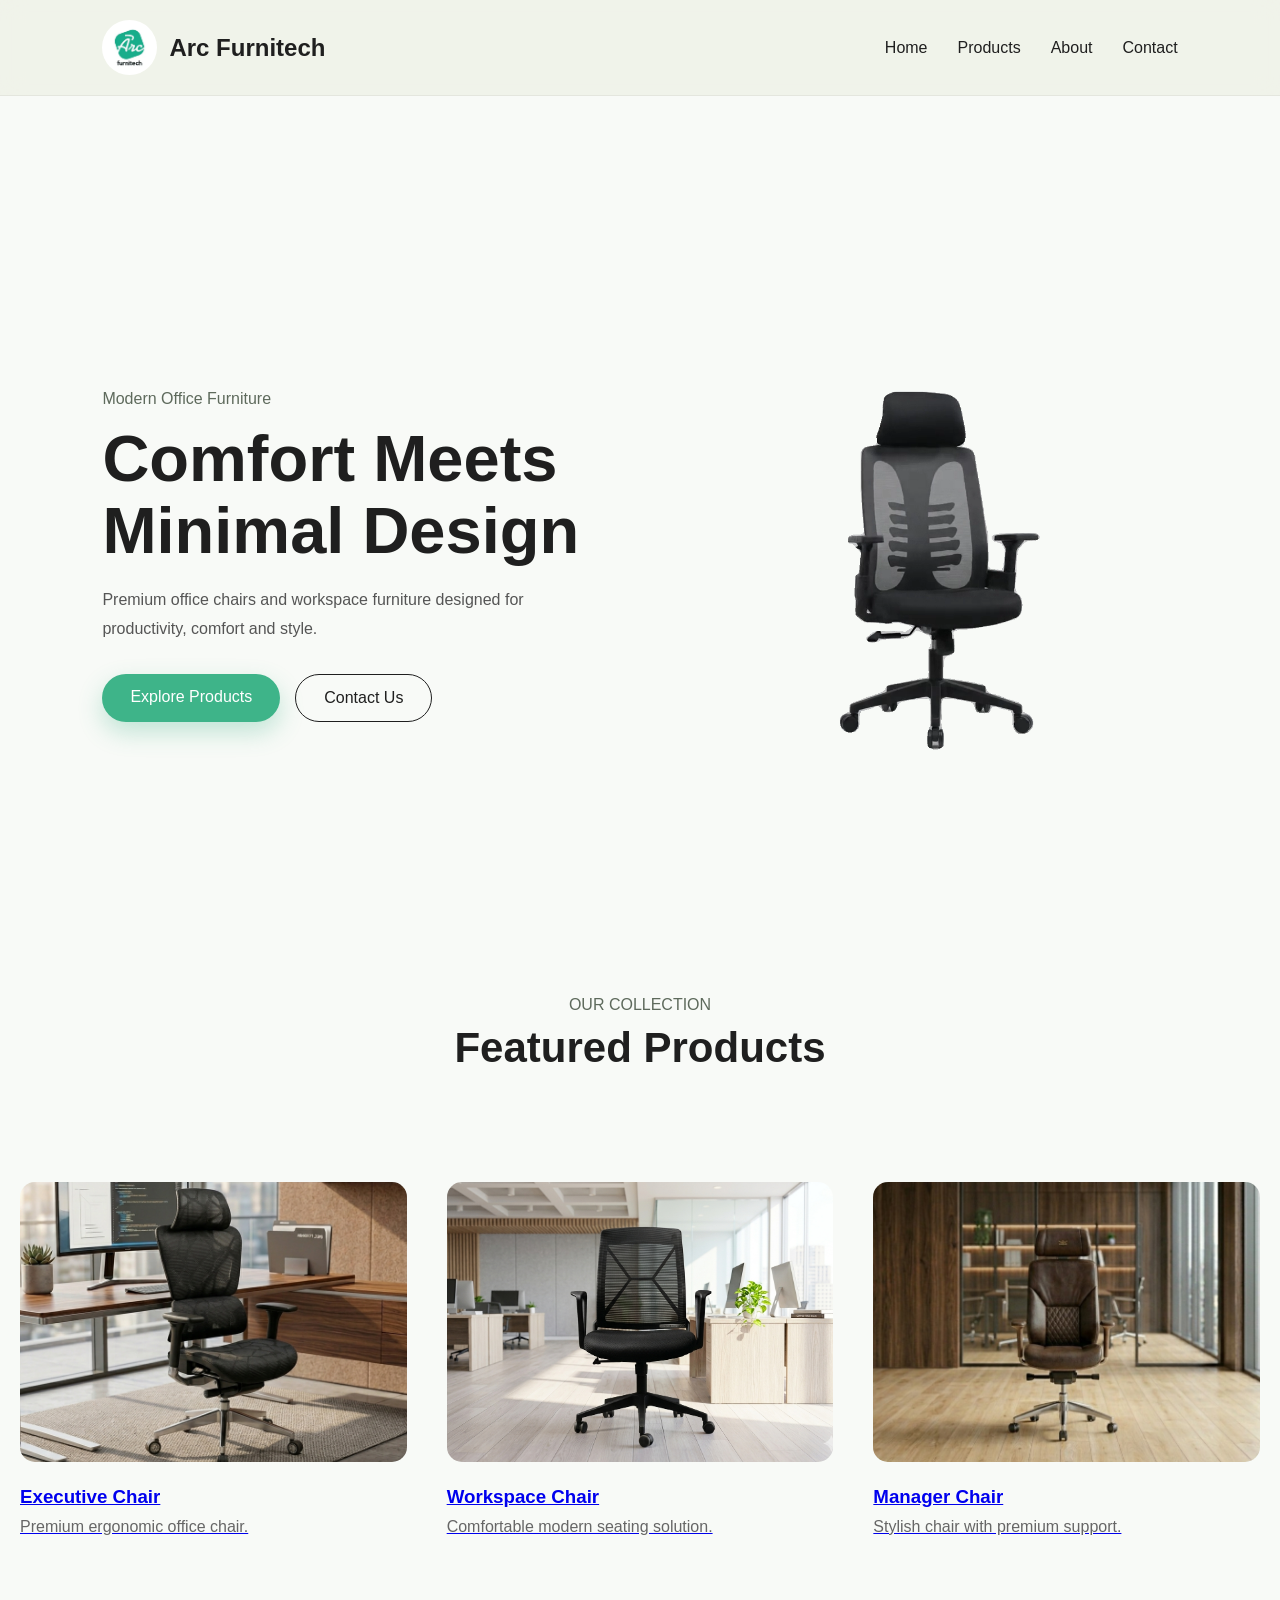
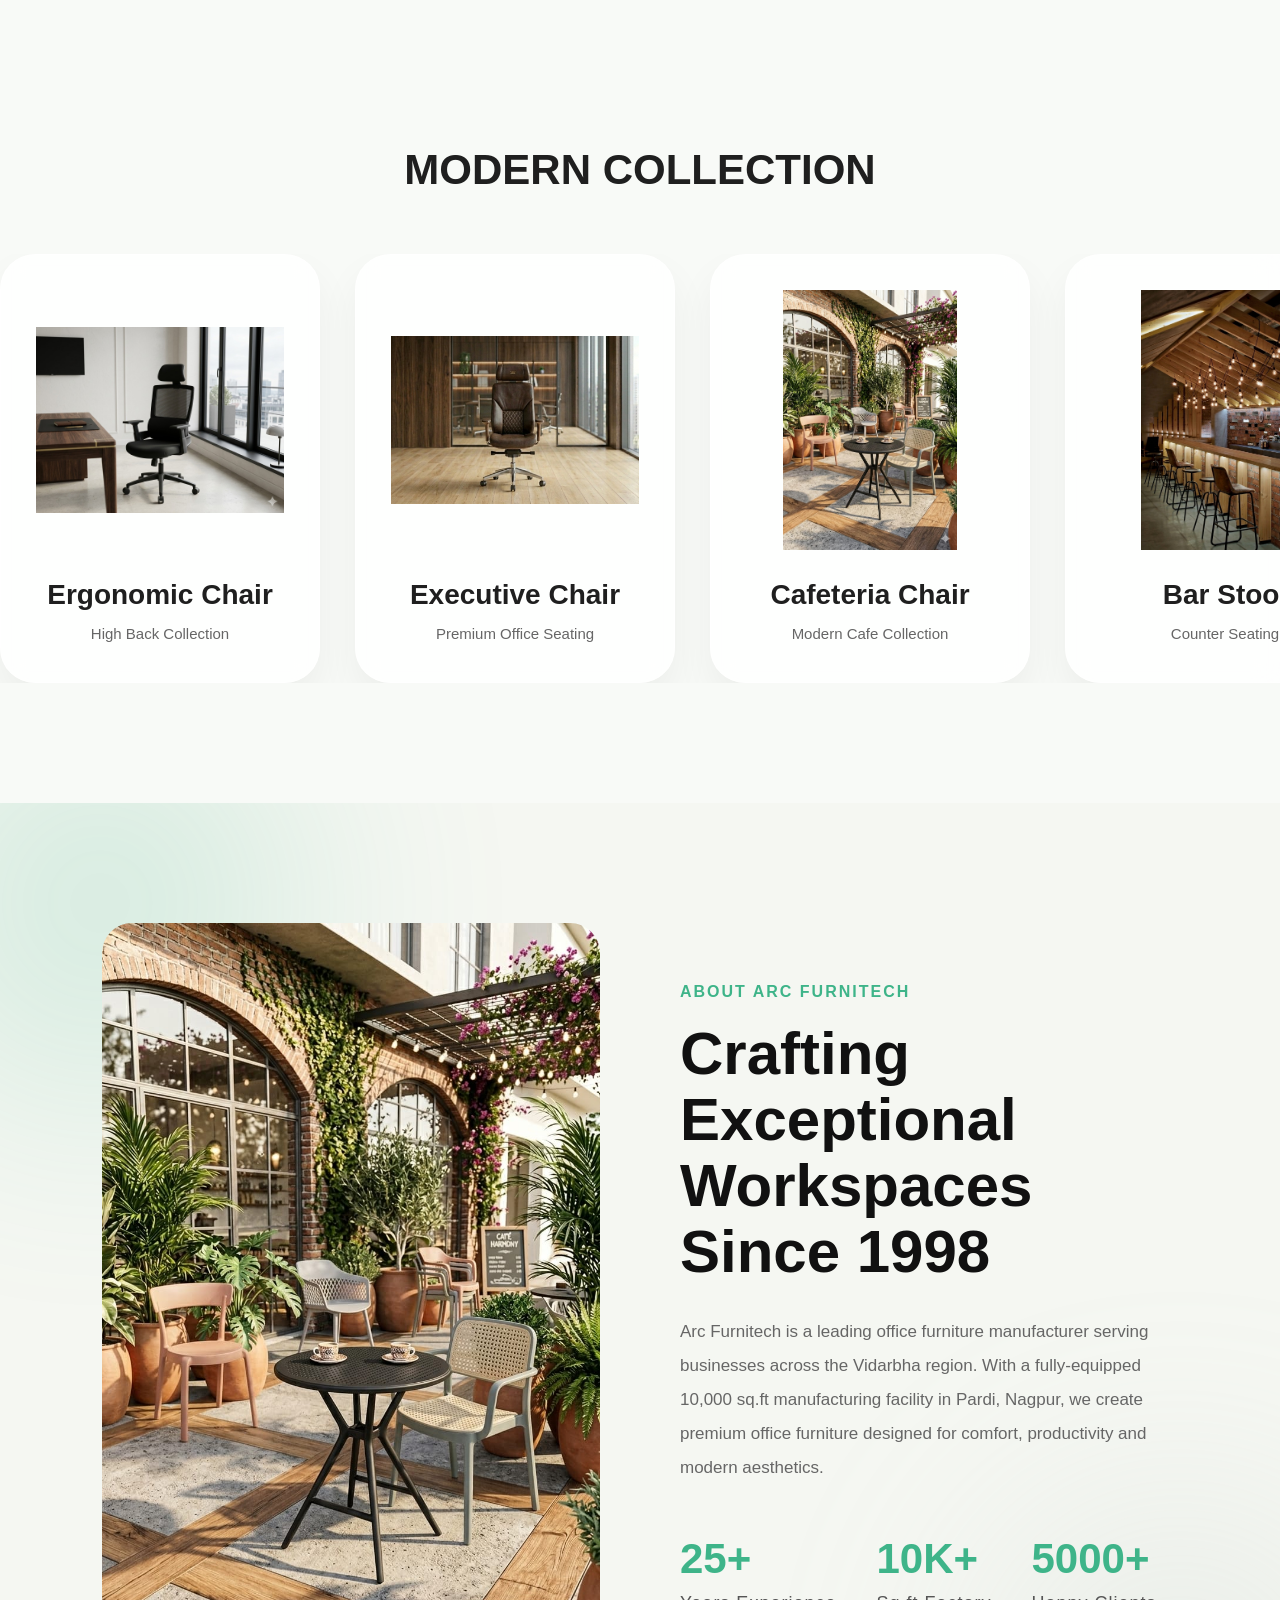
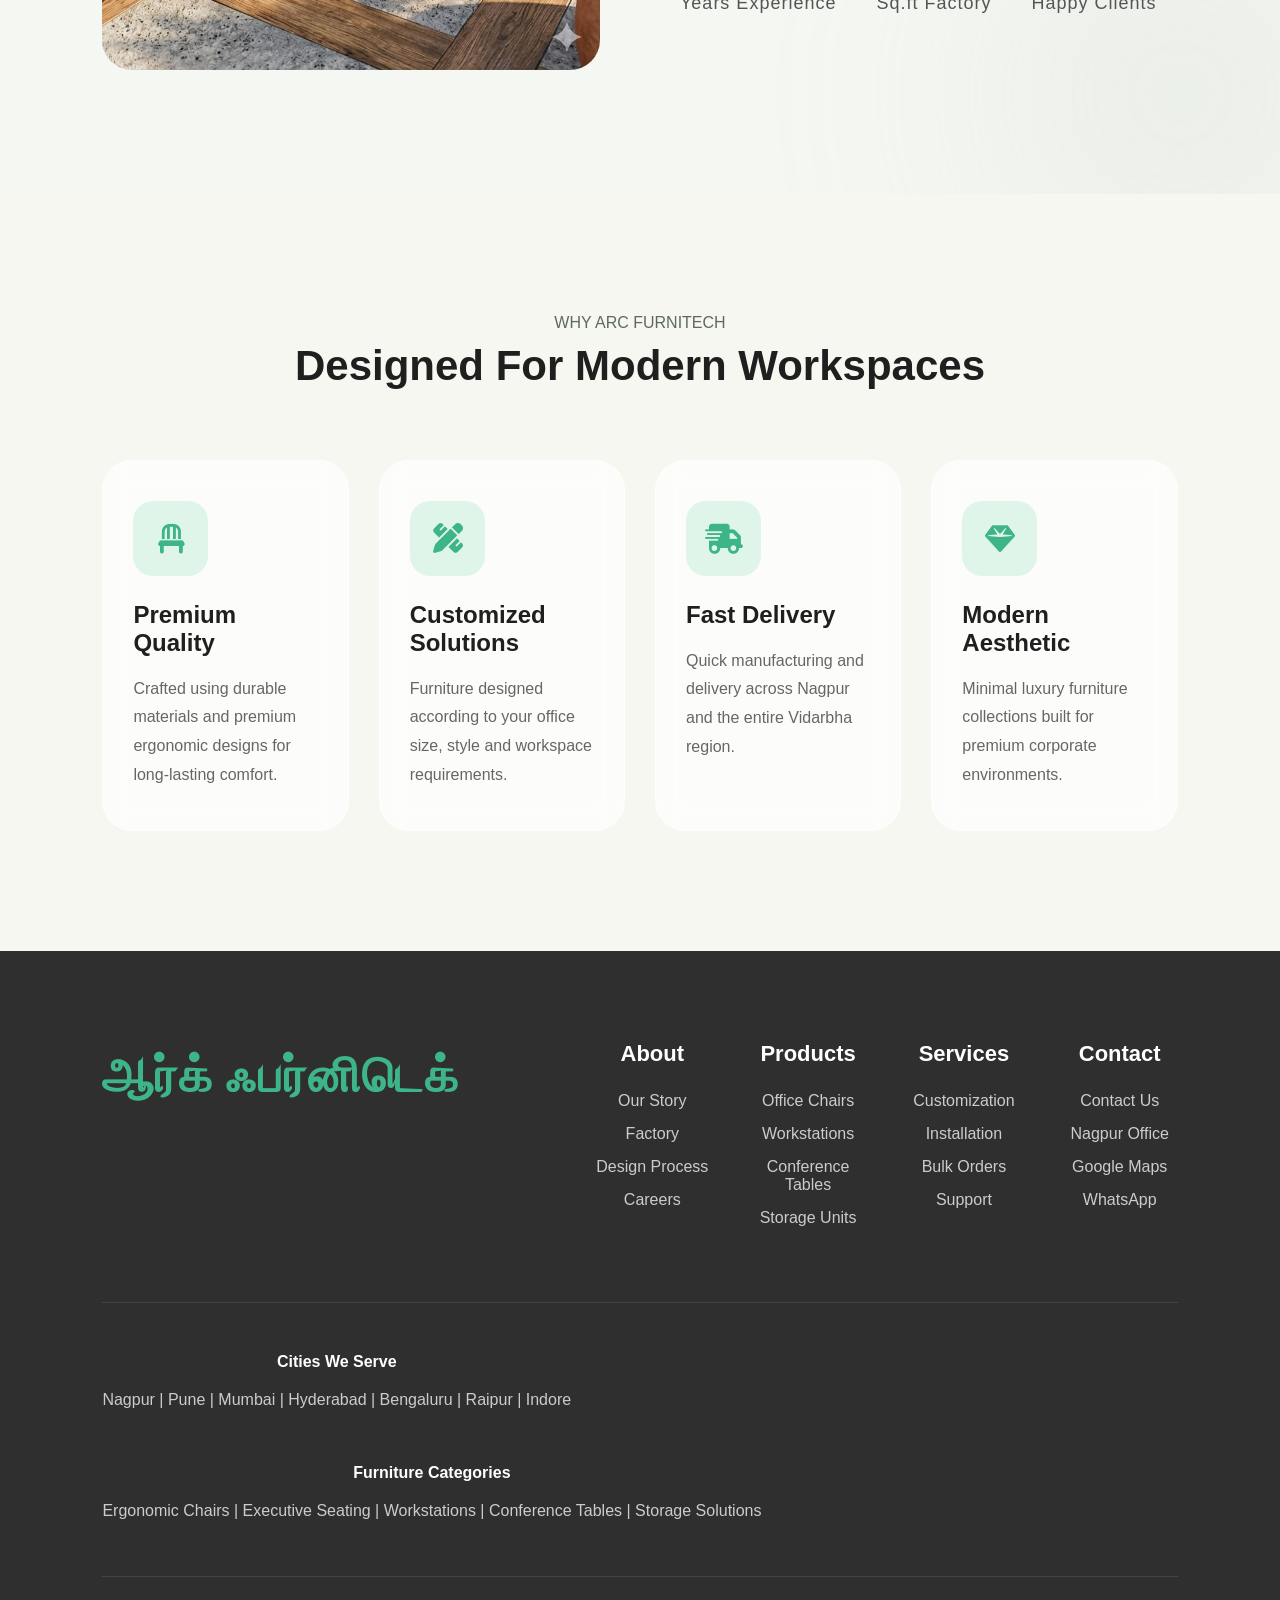
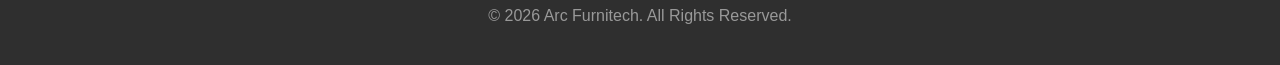
==== commit 63457f95: "Updated homepage design" ====
--- a/index.html
+++ b/index.html
@@ -117,7 +117,7 @@
             <a href="ExecutiveChair.html" class="product-link">
             <div class="product-card">
 
-                <img src="images/AdjustableHead2.png" alt="Chair">
+                <img src="images/AdjustableChair4.png" alt="Chair">
 
                 <h3>Executive Chair</h3>
 
